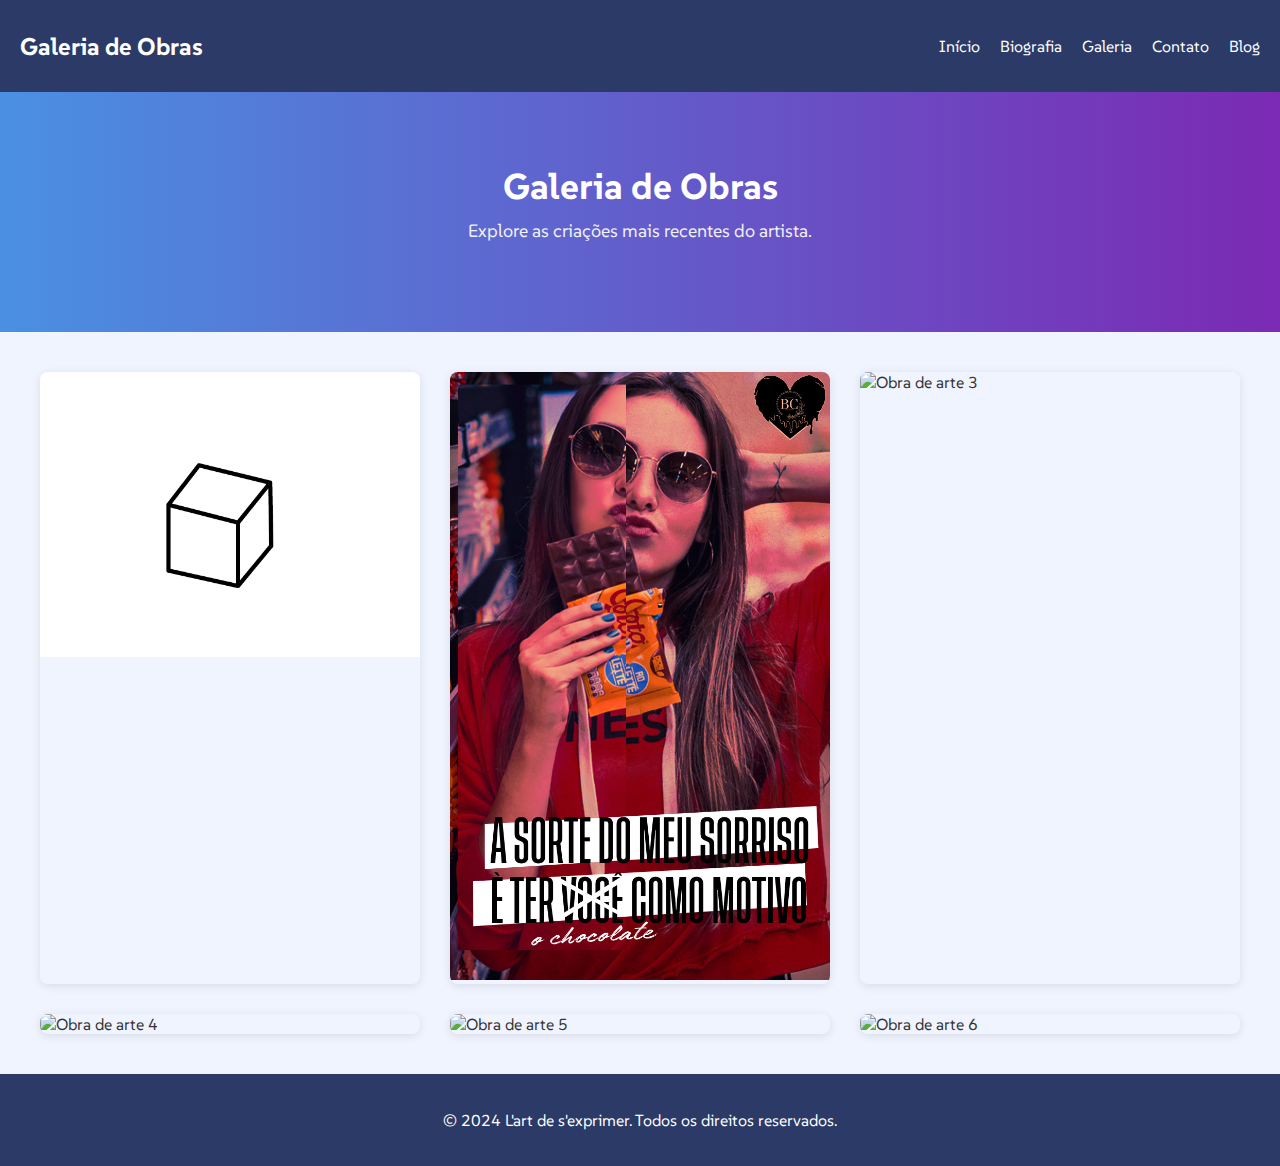
==== galeria.html @ d765838a "Add files via upload" ====
<!DOCTYPE html>
<html lang="pt-BR">

<head>
    <meta charset="UTF-8">
    <meta name="viewport" content="width=device-width, initial-scale=1.0">
    <link rel="stylesheet" href="galeria.css">
    <title>L'y - Galeria</title>
</head>

<body>
    <header>
        <div class="logo">Galeria de Obras</div>
        <nav>
            <ul>
                <li><a href="index.html">Início</a></li>
                <li><a href="bio.html">Biografia</a></li>
                <li><a href="galeria.html">Galeria</a></li>
                <li><a href="contato.html">Contato</a></li>
                <li><a href="blog.html">Blog</a></li>
            </ul>
        </nav>
    </header>

    <main>
        <section class="gallery-banner">
            <h1>Galeria de Obras</h1>
            <p>Explore as criações mais recentes do artista.</p>
        </section>

        <section class="gallery">
            <div class="gallery-item">
                <img src="img/desenhos/cubo.gif" alt="Obra de arte 1">
                <div class="overlay">
                    <h3>O Cubo</h3>
                    <p>Animação, 2024</p>
                </div>
            </div>

            <div class="gallery-item">
                <img src="img/desenhos/banner.jpg" alt="Obra de arte 2">
                <div class="overlay">
                    <h3>Chocolate Saboroso</h3>
                    <p>Banner, 2023</p>
                </div>
            </div>

            <div class="gallery-item">
                <img src="img/art3.jpg" alt="Obra de arte 3">
                <div class="overlay">
                    <h3>Nome da Obra 3</h3>
                    <p>Aquarela, 2023</p>
                </div>
            </div>

            <div class="gallery-item">
                <img src="img/art4.jpg" alt="Obra de arte 4">
                <div class="overlay">
                    <h3>Nome da Obra 4</h3>
                    <p>Óleo sobre tela, 2023</p>
                </div>
            </div>

            <div class="gallery-item">
                <img src="img/art5.jpg" alt="Obra de arte 5">
                <div class="overlay">
                    <h3>Nome da Obra 5</h3>
                    <p>Gravura, 2022</p>
                </div>
            </div>

            <div class="gallery-item">
                <img src="img/art6.jpg" alt="Obra de arte 6">
                <div class="overlay">
                    <h3>Nome da Obra 6</h3>
                    <p>Óleo sobre tela, 2024</p>
                </div>
            </div>
        </section>
    </main>

    <footer>
        <p>&copy; 2024 L'art de s'exprimer. Todos os direitos reservados.</p>
    </footer>
</body>
</html>
---- galeria.css ----
@import url('https://fonts.googleapis.com/css2?family=SUSE:wght@100..800&display=swap');

body {
    font-family: 'SUSE', sans-serif;
    margin: 0;
    padding: 0;
    background-color: #F0F4FF;
    color: #333;
}

header {
    display: flex;
    justify-content: space-between;
    align-items: center;
    background-color: #2B3A67;
    padding: 20px;
    color: #fff;
}

header .logo {
    font-size: 24px;
    font-weight: bold;
}

nav ul {
    list-style: none;
    display: flex;
    gap: 20px;
}

nav ul li a {
    color: #fff;
    text-decoration: none;
}

.gallery-banner {
    background: linear-gradient(to right, #4A90E2, #7B2AB4);
    height: 200px;
    display: flex;
    justify-content: center;
    align-items: center;
    flex-direction: column;
    text-align: center;
    color: #fff;
    padding: 20px;
}

.gallery-banner h1 {
    font-size: 36px;
    margin: 0;
}

.gallery-banner p {
    font-size: 18px;
    margin-top: 10px;
    color: #f2f2f2;
}

.gallery {
    display: grid;
    grid-template-columns: repeat(auto-fit, minmax(300px, 1fr));
    gap: 30px;
    padding: 40px 20px;
    max-width: 1200px;
    margin: 0 auto;
}

.gallery-item {
    position: relative;
    overflow: hidden;
    border-radius: 8px;
    box-shadow: 0 2px 10px rgba(0, 0, 0, 0.1);
}

.gallery-item img {
    width: 100%;
    height: auto;
    transition: transform 0.3s ease;
}

.gallery-item:hover img {
    transform: scale(1.05);
}

.overlay {
    position: absolute;
    top: 0;
    left: 0;
    width: 100%;
    height: 100%;
    background-color: rgba(0, 0, 0, 0.6);
    opacity: 0;
    color: #fff;
    display: flex;
    flex-direction: column;
    justify-content: center;
    align-items: center;
    text-align: center;
    transition: opacity 0.3s ease;
}

.gallery-item:hover .overlay {
    opacity: 1;
}

.overlay h3 {
    font-size: 24px;
    margin-bottom: 10px;
}

.overlay p {
    font-size: 16px;
    margin: 0;
}

footer {
    text-align: center;
    padding: 20px;
    background-color: #2B3A67;
    color: #fff;
}
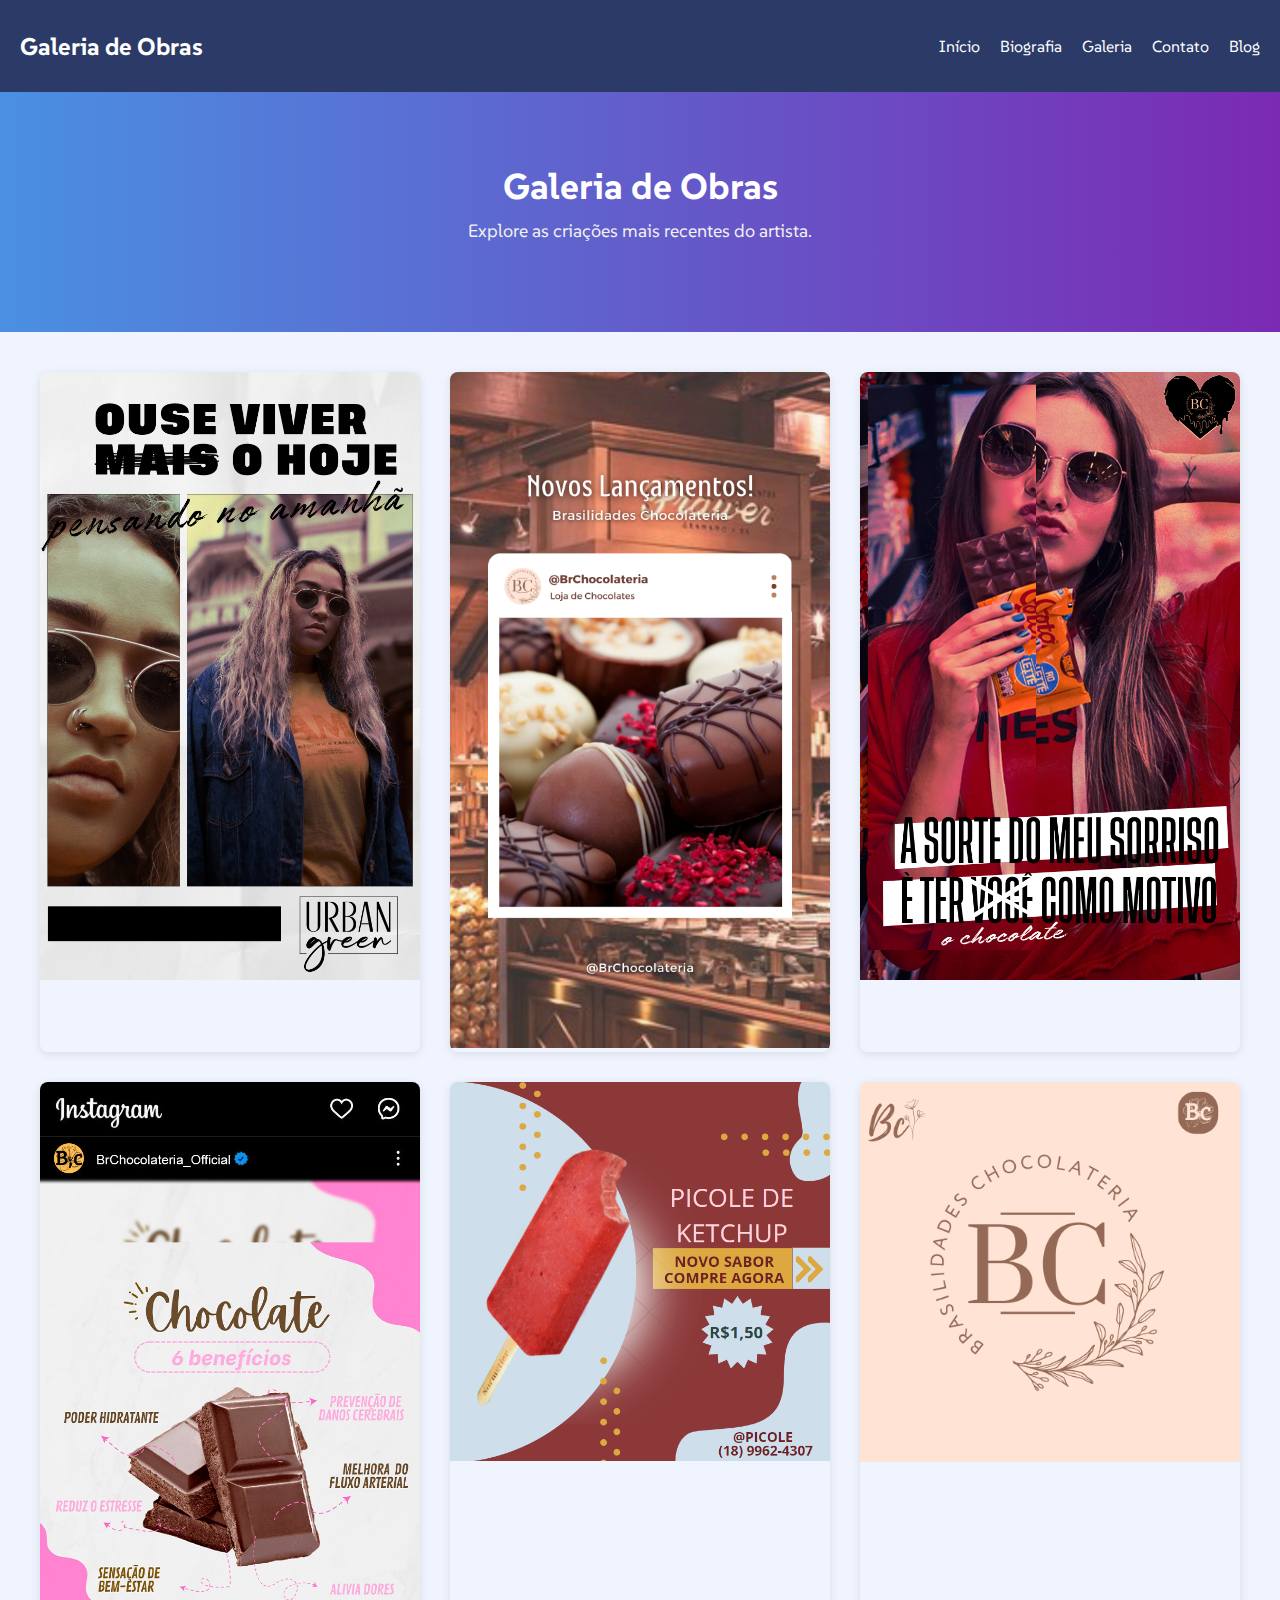
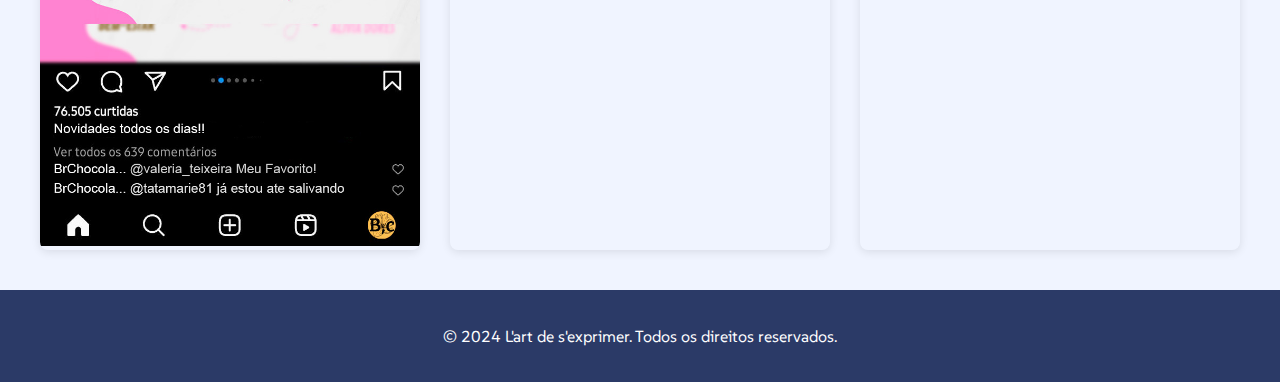
==== commit 138c50f0: "Add files via upload" ====
--- a/galeria.html
+++ b/galeria.html
@@ -30,50 +30,50 @@
 
         <section class="gallery">
             <div class="gallery-item">
-                <img src="img/desenhos/cubo.gif" alt="Obra de arte 1">
+                <img src="img/galeria img/galeria1.jpg" alt="Obra de arte 1">
                 <div class="overlay">
-                    <h3>O Cubo</h3>
-                    <p>Animação, 2024</p>
+                    <h3>Urban Green</h3>
+                    <p>2023</p>
                 </div>
             </div>
 
             <div class="gallery-item">
-                <img src="img/desenhos/banner.jpg" alt="Obra de arte 2">
+                <img src="img/galeria img/galeria2.png" alt="Obra de arte 2">
                 <div class="overlay">
                     <h3>Chocolate Saboroso</h3>
-                    <p>Banner, 2023</p>
+                    <p>2023</p>
                 </div>
             </div>
 
             <div class="gallery-item">
-                <img src="img/art3.jpg" alt="Obra de arte 3">
+                <img src="img/galeria img/galeria3.jpg" alt="Obra de arte 3">
                 <div class="overlay">
-                    <h3>Nome da Obra 3</h3>
-                    <p>Aquarela, 2023</p>
+                    <h3>Chocolateria</h3>
+                    <p>2023</p>
                 </div>
             </div>
 
             <div class="gallery-item">
-                <img src="img/art4.jpg" alt="Obra de arte 4">
+                <img src="img/galeria img/galeria4.jpg" alt="Obra de arte 4">
                 <div class="overlay">
-                    <h3>Nome da Obra 4</h3>
-                    <p>Óleo sobre tela, 2023</p>
+                    <h3>Post</h3>
+                    <p>2023</p>
                 </div>
             </div>
 
             <div class="gallery-item">
-                <img src="img/art5.jpg" alt="Obra de arte 5">
+                <img src="img/galeria img/galeria5.PNG" alt="Obra de arte 5">
                 <div class="overlay">
-                    <h3>Nome da Obra 5</h3>
-                    <p>Gravura, 2022</p>
+                    <h3>Propaganda</h3>
+                    <p>2023</p>
                 </div>
             </div>
 
             <div class="gallery-item">
-                <img src="img/art6.jpg" alt="Obra de arte 6">
+                <img src="img/galeria img/galeria6.png" alt="Obra de arte 6">
                 <div class="overlay">
-                    <h3>Nome da Obra 6</h3>
-                    <p>Óleo sobre tela, 2024</p>
+                    <h3>Design de Logo</h3>
+                    <p>2023</p>
                 </div>
             </div>
         </section>
